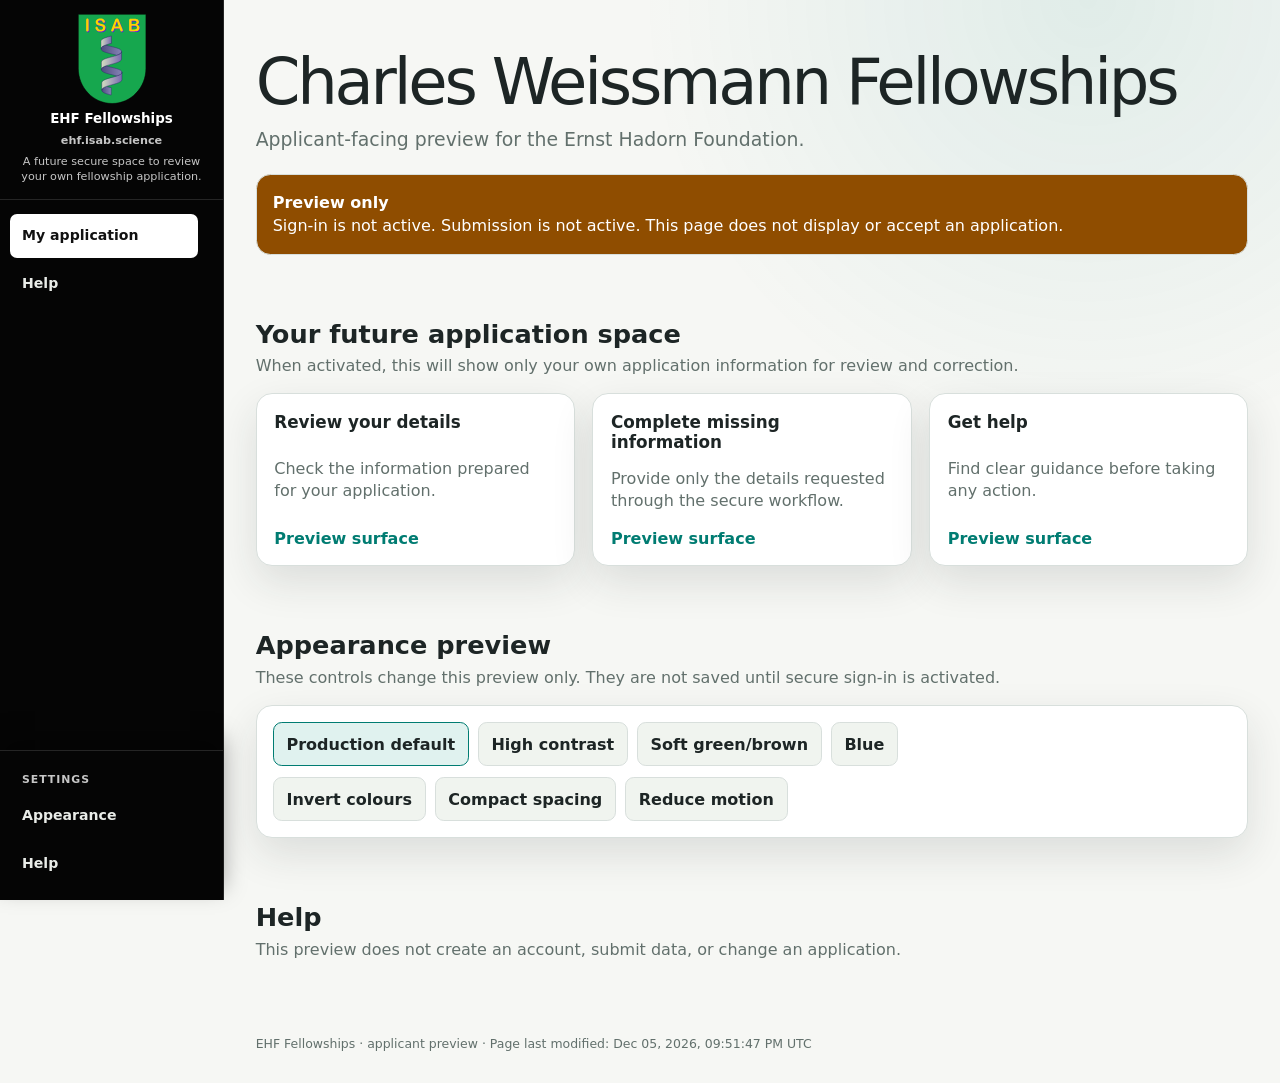
==== public/applicant/index.html @ 48a0106d "feat: adopt the shared ISAB application shell" ====
<!doctype html>
<html lang="en">
  <head>
    <meta charset="utf-8">
    <meta name="viewport" content="width=device-width, initial-scale=1">
    <title>EHF Fellowships — applicant preview</title>
    <link rel="stylesheet" href="../assets/site.css">
  </head>
  <body data-shell>
    <a class="skip-link" href="#main-content">Skip to main content</a>
    <button class="app-nav-toggle" type="button" aria-controls="application-navigation" aria-expanded="false" aria-label="Open application navigation"><span aria-hidden="true">☰</span> Menu</button>
    <div class="app-nav-backdrop" hidden></div>
    <aside class="app-nav" id="application-navigation" aria-label="Application navigation" data-open="false">
      <div class="app-nav-top">
        <a class="app-nav-home" href="./"><img src="../assets/isab-logo.svg" alt="ISAB"><span class="app-nav-title">EHF Fellowships</span></a>
        <span class="app-nav-domain">ehf.isab.science</span>
        <span class="app-nav-purpose">A future secure space to review your own fellowship application.</span>
      </div>
      <div class="app-nav-scroll">
        <nav class="app-nav-list" aria-label="Primary navigation"><a class="app-nav-link" href="#application" aria-current="page">My application</a><a class="app-nav-link" href="#help">Help</a></nav>
      </div>
      <nav class="app-nav-list app-nav-lower" aria-label="Settings and help navigation">
        <span class="app-nav-heading">Settings</span><a class="app-nav-link" href="#appearance">Appearance</a>
        <button class="app-nav-disclosure" type="button" data-disclosure aria-expanded="false" aria-controls="help-links">Help</button>
        <div class="app-nav-submenu" id="help-links" hidden><a class="app-nav-link" href="#application">Application help</a><a class="app-nav-link" href="#help">Contact help</a></div>
      </nav>
    </aside>
    <main class="site-main" id="main-content" tabindex="-1">
      <header class="site-hero" id="application"><h1>Charles Weissmann Fellowships</h1><p>Applicant-facing preview for the Ernst Hadorn Foundation.</p></header>
      <div class="preview-notice" role="status">Preview only<span>Sign-in is not active. Submission is not active. This page does not display or accept an application.</span></div>
      <section aria-labelledby="application-heading"><div class="section-heading"><h2 id="application-heading">Your future application space</h2><p>When activated, this will show only your own application information for review and correction.</p></div><div class="shell-grid"><a class="shell-card" href="#application"><strong>Review your details</strong><span>Check the information prepared for your application.</span><em>Preview surface</em></a><a class="shell-card" href="#help"><strong>Complete missing information</strong><span>Provide only the details requested through the secure workflow.</span><em>Preview surface</em></a><a class="shell-card" href="#help"><strong>Get help</strong><span>Find clear guidance before taking any action.</span><em>Preview surface</em></a></div></section>
      <section id="appearance" aria-labelledby="appearance-heading"><div class="section-heading"><h2 id="appearance-heading">Appearance preview</h2><p>These controls change this preview only. They are not saved until secure sign-in is activated.</p></div><div class="appearance-controls"><div class="appearance-control-row"><button type="button" data-skin-choice="default" aria-pressed="true">Production default</button><button type="button" data-skin-choice="high-contrast" aria-pressed="false">High contrast</button><button type="button" data-skin-choice="soft-earth" aria-pressed="false">Soft green/brown</button><button type="button" data-skin-choice="blue" aria-pressed="false">Blue</button></div><div class="appearance-control-row"><button type="button" data-appearance-flag="invert" aria-pressed="false">Invert colours</button><button type="button" data-appearance-flag="compact" aria-pressed="false">Compact spacing</button><button type="button" data-appearance-flag="reduceMotion" aria-pressed="false">Reduce motion</button></div></div></section>
      <section id="help" class="section-heading" aria-labelledby="help-heading"><h2 id="help-heading">Help</h2><p>This preview does not create an account, submit data, or change an application.</p></section>
    </main>
    <footer class="site-footer">EHF Fellowships · applicant preview · Page last modified: <time data-last-modified></time></footer>
    <script src="../assets/theme.js"></script>
    <script src="../assets/shell.js"></script>
  </body>
</html>
---- public/assets/site.css ----
:root {
  color-scheme: light;
  --background: #f6f7f4;
  --surface: #ffffff;
  --surface-soft: #f0f4ef;
  --text: #1d2525;
  --muted: #62706c;
  --line: #d8dfdc;
  --accent: #007c72;
  --accent-dark: #005f58;
  --accent-quiet: #e0f2ef;
  --warning: #8f4d00;
  --focus: #b3415f;
  --shadow: 0 16px 42px rgba(32, 41, 38, 0.12);
  --nav-background: #050505;
  --nav-border: #252525;
  --nav-text: #e9ece8;
  --nav-muted: #c6c6c6;
  --nav-hover: #1c1c1c;
  --nav-width: 224px;
  font-family: Aptos, "Segoe UI", system-ui, sans-serif;
  background: var(--background);
  color: var(--text);
}

:root[data-skin="high-contrast"] { --background: #fff; --surface: #fff; --surface-soft: #f3f4f6; --text: #050505; --muted: #1f2937; --line: #111827; --accent: #005fcc; --accent-dark: #003f8f; --accent-quiet: #dbeafe; --warning: #9a3412; --focus: #d0006f; --shadow: 0 18px 48px rgba(0,0,0,.24); --nav-background: #000; --nav-border: #fff; --nav-text: #fff; --nav-muted: #f3f4f6; --nav-hover: #1f2937; }
:root[data-skin="soft-earth"] { --background: #f3f6ef; --surface: #fffffb; --surface-soft: #e8efe2; --text: #243025; --muted: #65705c; --line: #d4dccb; --accent: #5d7d47; --accent-dark: #3e5f33; --accent-quiet: #dcebd5; --warning: #9a5a23; --focus: #8b4a5f; --shadow: 0 16px 42px rgba(48,57,40,.14); --nav-background: #26301f; --nav-border: #46513d; --nav-text: #edf4e9; --nav-muted: #cdd9c3; --nav-hover: #37452e; }
:root[data-skin="blue"] { --background: #f4f8fb; --surface: #fff; --surface-soft: #e8f1f8; --text: #172434; --muted: #5b6b7b; --line: #ccd8e3; --accent: #226fb5; --accent-dark: #164f86; --accent-quiet: #dcecfb; --warning: #955100; --focus: #8d4a7a; --shadow: 0 16px 42px rgba(20,48,76,.13); --nav-background: #0c2540; --nav-border: #1e4365; --nav-text: #ebf5ff; --nav-muted: #c9dff2; --nav-hover: #173b60; }
:root[data-density="compact"] { --page-padding: .9rem; --card-padding: .85rem; }
:root[data-invert="true"] { filter: invert(1); }
:root[data-motion="reduced"] *, :root[data-motion="reduced"] *::before, :root[data-motion="reduced"] *::after { animation-duration: .001ms !important; scroll-behavior: auto !important; transition-duration: .001ms !important; }

* { box-sizing: border-box; }
html, body { min-width: 0; min-height: 100%; }
body { margin: 0; padding-left: var(--nav-width); overflow-x: hidden; background: radial-gradient(circle at 85% 0%, color-mix(in srgb, var(--accent) 9%, transparent), transparent 28rem), var(--background); color: var(--text); }
a { color: var(--accent-dark); }
a:focus-visible, button:focus-visible { outline: 3px solid color-mix(in srgb, var(--focus) 58%, transparent); outline-offset: 3px; }
button, a { -webkit-tap-highlight-color: transparent; }
[hidden] { display: none !important; }

.skip-link { position: fixed; z-index: 200; top: 8px; left: 8px; padding: 10px 14px; border-radius: 7px; background: #fff; color: #111; font-weight: 800; transform: translateY(-160%); }
.skip-link:focus { transform: translateY(0); }
.app-nav-toggle { display: none; }
.app-nav { position: fixed; inset: 0 auto 0 0; z-index: 90; display: flex; width: var(--nav-width); min-width: 0; flex-direction: column; border-right: 1px solid var(--nav-border); background: var(--nav-background); color: var(--nav-text); }
.app-nav-top { display: grid; justify-items: center; gap: 6px; padding: 14px 18px; border-bottom: 1px solid var(--nav-border); text-align: center; }
.app-nav-home { display: grid; justify-items: center; gap: 7px; color: #fff; text-decoration: none; }
.app-nav-home img { width: 68px; height: auto; }
.app-nav-title { max-width: 170px; font-size: .84rem; font-weight: 800; line-height: 1.2; }
.app-nav-domain, .app-nav-purpose { color: var(--nav-muted); font-size: .7rem; line-height: 1.35; overflow-wrap: anywhere; }
.app-nav-domain { font-weight: 700; }
.app-nav-scroll { min-height: 0; flex: 1 1 auto; overflow-y: auto; scrollbar-gutter: stable; }
.app-nav-list { display: grid; gap: 4px; padding: 14px 10px; }
.app-nav-lower { max-height: min(52vh, 330px); overflow-y: auto; border-top: 1px solid var(--nav-border); background: var(--nav-background); box-shadow: 0 -12px 22px rgba(0,0,0,.35); }
.app-nav-heading { padding: 8px 12px 4px; color: var(--nav-muted); font-size: .68rem; font-weight: 900; letter-spacing: .09em; text-transform: uppercase; }
.app-nav-link, .app-nav-disclosure { display: flex; width: 100%; min-width: 0; min-height: 44px; align-items: center; border: 0; border-radius: 7px; padding: 8px 12px; background: transparent; color: var(--nav-text); cursor: pointer; font: inherit; font-size: .88rem; font-weight: 700; line-height: 1.25; overflow-wrap: anywhere; text-align: left; text-decoration: none; }
.app-nav-link:hover, .app-nav-disclosure:hover { background: var(--nav-hover); color: #fff; }
.app-nav-link[aria-current="page"] { background: #fff; color: #111; }
.app-nav-submenu { display: grid; gap: 3px; padding-left: 12px; }
.app-nav-submenu .app-nav-link { color: var(--nav-muted); font-size: .78rem; }
.app-nav-authorizations { display: grid; gap: 6px; min-width: 0; margin: 8px 4px 0; padding: 12px 8px 0; border-top: 1px solid var(--nav-border); color: var(--nav-muted); font-size: .68rem; }
.app-nav-authorization-pills { display: flex; flex-wrap: wrap; gap: 5px; min-width: 0; }
.app-nav-authorization-pill { display: inline-flex; max-width: 100%; align-items: center; border-radius: 6px; padding: 3px 7px; font-size: 11px; font-weight: 700; line-height: 1.2; overflow-wrap: anywhere; }
.canonical-group-administrators { background: #fce7f3; color: #9d174d; }
.canonical-group-trustees { background: #dbeafe; color: #1e40af; }

.site-main { width: 94%; margin-inline: 3%; padding-block: clamp(1.5rem, 4vw, 4rem); }
.site-hero { display: grid; gap: .7rem; max-width: 76rem; }
.site-hero h1 { margin: 0; font-size: clamp(2.2rem, 5vw, 4.5rem); font-weight: 500; letter-spacing: -.05em; line-height: .98; }
.site-hero p { max-width: 60rem; margin: 0; color: var(--muted); font-size: clamp(1rem, 1.6vw, 1.18rem); line-height: 1.5; }
.preview-notice { margin-top: 1.3rem; border: 1px solid var(--line); border-radius: .9rem; padding: 1rem; background: var(--warning); color: #fff; font-weight: 700; line-height: 1.45; }
.preview-notice span { display: block; font-weight: 500; }
.section-heading { margin-top: clamp(2rem, 5vw, 4rem); }
.section-heading h2 { margin: 0 0 .35rem; font-size: clamp(1.3rem, 2vw, 1.85rem); }
.section-heading p { margin: 0; color: var(--muted); line-height: 1.45; }
.shell-grid { display: grid; min-width: 0; grid-template-columns: repeat(3, minmax(0, 1fr)); gap: clamp(.7rem, 1.5vw, 1.1rem); margin-top: 1rem; }
.shell-card { display: grid; min-width: 0; min-height: 150px; align-content: space-between; gap: 1rem; border: 1px solid var(--line); border-radius: 1rem; padding: var(--card-padding, 1.1rem); background: var(--surface); box-shadow: var(--shadow); color: var(--text); text-decoration: none; }
.shell-card:hover { border-color: var(--accent); }
.shell-card strong { font-size: 1.05rem; }
.shell-card span { color: var(--muted); line-height: 1.4; overflow-wrap: anywhere; }
.shell-card em { color: var(--accent); font-style: normal; font-weight: 800; }
.appearance-controls { display: grid; gap: .7rem; margin-top: 1rem; border: 1px solid var(--line); border-radius: 1rem; padding: 1rem; background: var(--surface); box-shadow: var(--shadow); }
.appearance-control-row { display: flex; flex-wrap: wrap; gap: .55rem; }
.appearance-control-row button { min-height: 44px; border: 1px solid var(--line); border-radius: .55rem; padding: .55rem .8rem; background: var(--surface-soft); color: var(--text); cursor: pointer; font: inherit; font-weight: 700; }
.appearance-control-row button[aria-pressed="true"] { border-color: var(--accent); background: var(--accent-quiet); }
.site-footer { width: 94%; margin: 0 3%; padding: 1.5rem 0 2rem; color: var(--muted); font-size: .78rem; }
.app-nav-backdrop { display: none; }

@media (max-width: 1024px) { .shell-grid { grid-template-columns: repeat(2, minmax(0, 1fr)); } }
@media (max-width: 720px) {
  body { padding-left: 0; }
  .app-nav-toggle { position: fixed; z-index: 100; top: 10px; left: 10px; display: inline-flex; min-height: 44px; align-items: center; gap: .45rem; border: 1px solid var(--line); border-radius: .6rem; padding: .55rem .8rem; background: var(--surface); color: var(--text); font: inherit; font-weight: 800; }
  .app-nav { width: min(86vw, 320px); transform: translateX(-105%); transition: transform .18s ease; }
  .app-nav[data-open="true"] { transform: translateX(0); }
  .app-nav-backdrop { position: fixed; z-index: 80; inset: 0; display: block; background: rgba(0,0,0,.45); }
  .site-main { width: 94%; margin-inline: 3%; padding-top: 5rem; }
  .site-footer { width: 94%; margin: 0 3%; }
  .shell-grid { grid-template-columns: minmax(0, 1fr); }
}
@media (prefers-reduced-motion: reduce) { *, *::before, *::after { scroll-behavior: auto !important; transition-duration: .001ms !important; animation-duration: .001ms !important; } }
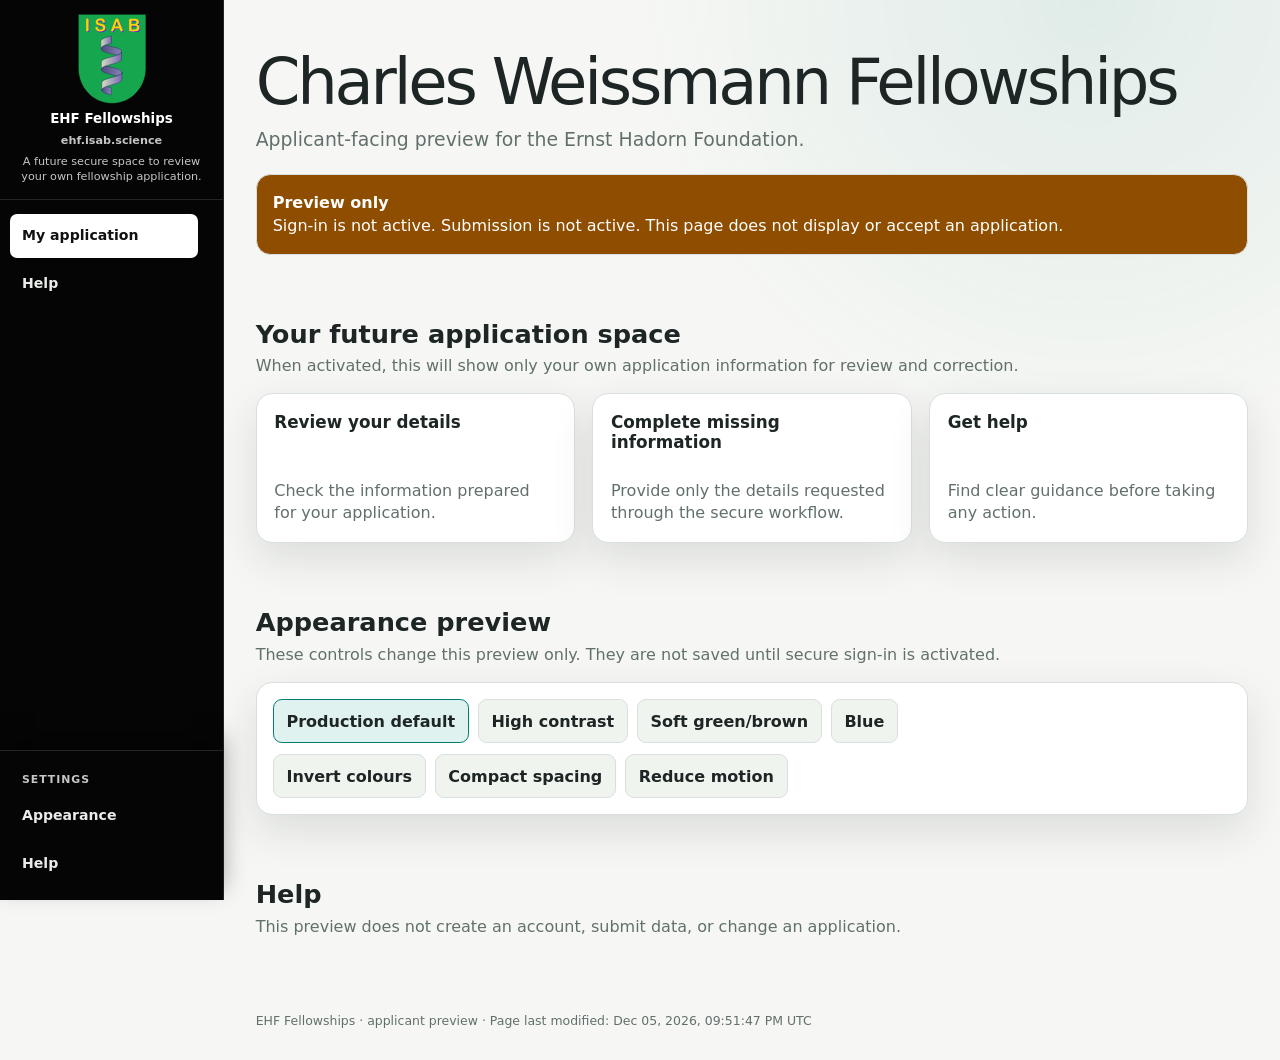
==== commit 21f83d68: "fix: rename EHF authorization groups" ====
--- a/public/applicant/index.html
+++ b/public/applicant/index.html
@@ -28,7 +28,7 @@
     <main class="site-main" id="main-content" tabindex="-1">
       <header class="site-hero" id="application"><h1>Charles Weissmann Fellowships</h1><p>Applicant-facing preview for the Ernst Hadorn Foundation.</p></header>
       <div class="preview-notice" role="status">Preview only<span>Sign-in is not active. Submission is not active. This page does not display or accept an application.</span></div>
-      <section aria-labelledby="application-heading"><div class="section-heading"><h2 id="application-heading">Your future application space</h2><p>When activated, this will show only your own application information for review and correction.</p></div><div class="shell-grid"><a class="shell-card" href="#application"><strong>Review your details</strong><span>Check the information prepared for your application.</span><em>Preview surface</em></a><a class="shell-card" href="#help"><strong>Complete missing information</strong><span>Provide only the details requested through the secure workflow.</span><em>Preview surface</em></a><a class="shell-card" href="#help"><strong>Get help</strong><span>Find clear guidance before taking any action.</span><em>Preview surface</em></a></div></section>
+      <section aria-labelledby="application-heading"><div class="section-heading"><h2 id="application-heading">Your future application space</h2><p>When activated, this will show only your own application information for review and correction.</p></div><div class="shell-grid"><a class="shell-card" href="#application"><strong>Review your details</strong><span>Check the information prepared for your application.</span></a><a class="shell-card" href="#help"><strong>Complete missing information</strong><span>Provide only the details requested through the secure workflow.</span></a><a class="shell-card" href="#help"><strong>Get help</strong><span>Find clear guidance before taking any action.</span></a></div></section>
       <section id="appearance" aria-labelledby="appearance-heading"><div class="section-heading"><h2 id="appearance-heading">Appearance preview</h2><p>These controls change this preview only. They are not saved until secure sign-in is activated.</p></div><div class="appearance-controls"><div class="appearance-control-row"><button type="button" data-skin-choice="default" aria-pressed="true">Production default</button><button type="button" data-skin-choice="high-contrast" aria-pressed="false">High contrast</button><button type="button" data-skin-choice="soft-earth" aria-pressed="false">Soft green/brown</button><button type="button" data-skin-choice="blue" aria-pressed="false">Blue</button></div><div class="appearance-control-row"><button type="button" data-appearance-flag="invert" aria-pressed="false">Invert colours</button><button type="button" data-appearance-flag="compact" aria-pressed="false">Compact spacing</button><button type="button" data-appearance-flag="reduceMotion" aria-pressed="false">Reduce motion</button></div></div></section>
       <section id="help" class="section-heading" aria-labelledby="help-heading"><h2 id="help-heading">Help</h2><p>This preview does not create an account, submit data, or change an application.</p></section>
     </main>
--- a/public/assets/site.css
+++ b/public/assets/site.css
@@ -60,8 +60,8 @@
 .app-nav-authorizations { display: grid; gap: 6px; min-width: 0; margin: 8px 4px 0; padding: 12px 8px 0; border-top: 1px solid var(--nav-border); color: var(--nav-muted); font-size: .68rem; }
 .app-nav-authorization-pills { display: flex; flex-wrap: wrap; gap: 5px; min-width: 0; }
 .app-nav-authorization-pill { display: inline-flex; max-width: 100%; align-items: center; border-radius: 6px; padding: 3px 7px; font-size: 11px; font-weight: 700; line-height: 1.2; overflow-wrap: anywhere; }
-.canonical-group-administrators { background: #fce7f3; color: #9d174d; }
-.canonical-group-trustees { background: #dbeafe; color: #1e40af; }
+.group-pill-1 { background: #fce7f3; color: #9d174d; }
+.group-pill-2 { background: #dbeafe; color: #1e40af; }
 
 .site-main { width: 94%; margin-inline: 3%; padding-block: clamp(1.5rem, 4vw, 4rem); }
 .site-hero { display: grid; gap: .7rem; max-width: 76rem; }
@@ -78,6 +78,23 @@
 .shell-card strong { font-size: 1.05rem; }
 .shell-card span { color: var(--muted); line-height: 1.4; overflow-wrap: anywhere; }
 .shell-card em { color: var(--accent); font-style: normal; font-weight: 800; }
+.application-register { display: grid; width: 100%; min-width: 0; gap: .65rem; margin-top: 1rem; }
+.application-row { display: grid; width: 100%; min-width: 0; grid-template-columns: repeat(6, minmax(0, 1fr)); gap: .7rem; align-items: start; border: 1px solid var(--line); border-radius: 1rem; padding: 1rem; background: var(--surface); box-shadow: 0 6px 20px rgba(32,41,38,.07); color: var(--text); text-decoration: none; }
+.application-row:hover { border-color: var(--accent); box-shadow: var(--shadow); }
+.application-name, .application-field { display: grid; min-width: 0; gap: .18rem; overflow-wrap: anywhere; }
+.application-name { grid-column: span 2; }
+.application-name small, .application-field small { color: var(--muted); font-size: .68rem; font-weight: 800; letter-spacing: .035em; text-transform: uppercase; }
+.application-name strong { font-size: 1rem; line-height: 1.25; }
+.application-name em { color: var(--accent-dark); font-size: .72rem; font-style: normal; font-weight: 700; }
+.application-field > span { font-size: .86rem; line-height: 1.35; }
+.application-empty, .report-empty { margin-top: 1rem; border: 1px dashed var(--line); border-radius: 1rem; padding: 1.2rem; background: var(--surface); color: var(--muted); }
+.report-grid { display: grid; min-width: 0; grid-template-columns: repeat(2, minmax(0, 1fr)); gap: 1rem; margin-top: 1rem; }
+.report-card { min-width: 0; border: 1px solid var(--line); border-radius: 1rem; padding: 1rem; background: var(--surface); box-shadow: var(--shadow); }
+.report-card h3 { margin: 0 0 .7rem; font-size: 1rem; }
+.report-card svg { display: block; width: 100%; height: auto; overflow: visible; }
+.report-card circle { fill: var(--accent); fill-opacity: .75; stroke: var(--surface); stroke-width: 2; }
+.report-card .plot-axis { fill: none; stroke: var(--text); stroke-width: 1.2; }
+.report-card text { fill: var(--muted); font: 14px Aptos, "Segoe UI", system-ui, sans-serif; text-anchor: middle; }
 .appearance-controls { display: grid; gap: .7rem; margin-top: 1rem; border: 1px solid var(--line); border-radius: 1rem; padding: 1rem; background: var(--surface); box-shadow: var(--shadow); }
 .appearance-control-row { display: flex; flex-wrap: wrap; gap: .55rem; }
 .appearance-control-row button { min-height: 44px; border: 1px solid var(--line); border-radius: .55rem; padding: .55rem .8rem; background: var(--surface-soft); color: var(--text); cursor: pointer; font: inherit; font-weight: 700; }
@@ -86,6 +103,8 @@
 .app-nav-backdrop { display: none; }
 
 @media (max-width: 1024px) { .shell-grid { grid-template-columns: repeat(2, minmax(0, 1fr)); } }
+@media (max-width: 1500px) { .application-row { grid-template-columns: repeat(4, minmax(0, 1fr)); } .application-name { grid-column: span 2; } }
+@media (max-width: 980px) { .application-row { grid-template-columns: repeat(2, minmax(0, 1fr)); } .application-name { grid-column: 1 / -1; } .report-grid { grid-template-columns: minmax(0, 1fr); } }
 @media (max-width: 720px) {
   body { padding-left: 0; }
   .app-nav-toggle { position: fixed; z-index: 100; top: 10px; left: 10px; display: inline-flex; min-height: 44px; align-items: center; gap: .45rem; border: 1px solid var(--line); border-radius: .6rem; padding: .55rem .8rem; background: var(--surface); color: var(--text); font: inherit; font-weight: 800; }
@@ -95,5 +114,9 @@
   .site-main { width: 94%; margin-inline: 3%; padding-top: 5rem; }
   .site-footer { width: 94%; margin: 0 3%; }
   .shell-grid { grid-template-columns: minmax(0, 1fr); }
+  .application-row { grid-template-columns: minmax(0, 1fr); padding: .9rem; }
+  .application-name, .application-field { grid-column: 1; grid-template-columns: minmax(7rem, .9fr) minmax(0, 1.5fr); align-items: baseline; }
+  .application-name strong { font-size: .95rem; }
+  .application-name em { grid-column: 2; }
 }
 @media (prefers-reduced-motion: reduce) { *, *::before, *::after { scroll-behavior: auto !important; transition-duration: .001ms !important; animation-duration: .001ms !important; } }
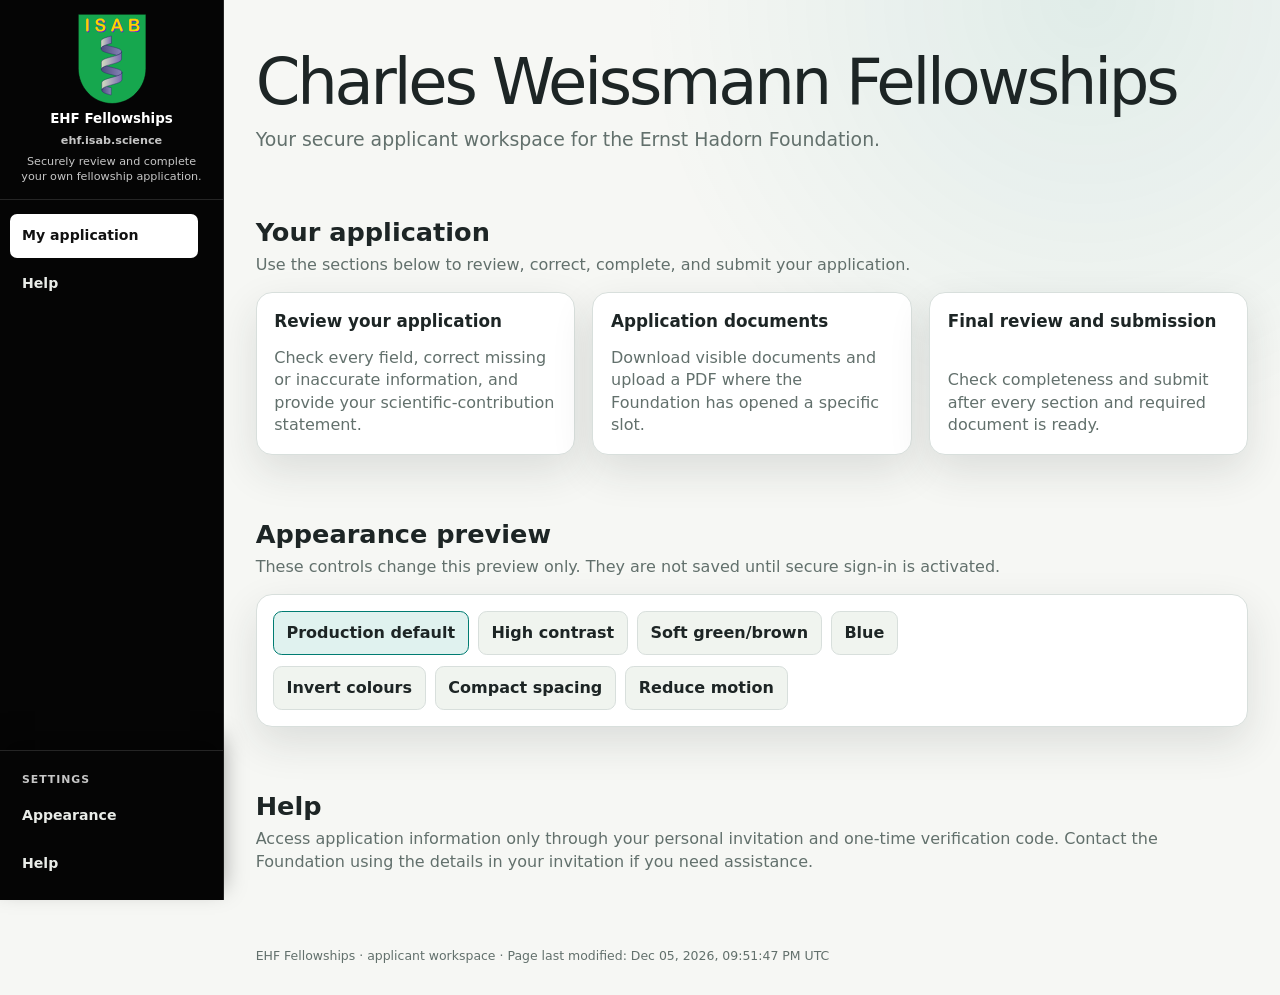
==== commit 423f9504: "feat: complete the EHF applicant review workflow" ====
--- a/public/applicant/index.html
+++ b/public/applicant/index.html
@@ -14,7 +14,7 @@
       <div class="app-nav-top">
         <a class="app-nav-home" href="./"><img src="../assets/isab-logo.svg" alt="ISAB"><span class="app-nav-title">EHF Fellowships</span></a>
         <span class="app-nav-domain">ehf.isab.science</span>
-        <span class="app-nav-purpose">A future secure space to review your own fellowship application.</span>
+        <span class="app-nav-purpose">Securely review and complete your own fellowship application.</span>
       </div>
       <div class="app-nav-scroll">
         <nav class="app-nav-list" aria-label="Primary navigation"><a class="app-nav-link" href="#application" aria-current="page">My application</a><a class="app-nav-link" href="#help">Help</a></nav>
@@ -26,13 +26,12 @@
       </nav>
     </aside>
     <main class="site-main" id="main-content" tabindex="-1">
-      <header class="site-hero" id="application"><h1>Charles Weissmann Fellowships</h1><p>Applicant-facing preview for the Ernst Hadorn Foundation.</p></header>
-      <div class="preview-notice" role="status">Preview only<span>Sign-in is not active. Submission is not active. This page does not display or accept an application.</span></div>
-      <section aria-labelledby="application-heading"><div class="section-heading"><h2 id="application-heading">Your future application space</h2><p>When activated, this will show only your own application information for review and correction.</p></div><div class="shell-grid"><a class="shell-card" href="#application"><strong>Review your details</strong><span>Check the information prepared for your application.</span></a><a class="shell-card" href="#help"><strong>Complete missing information</strong><span>Provide only the details requested through the secure workflow.</span></a><a class="shell-card" href="#help"><strong>Get help</strong><span>Find clear guidance before taking any action.</span></a></div></section>
+      <header class="site-hero" id="application"><h1>Charles Weissmann Fellowships</h1><p>Your secure applicant workspace for the Ernst Hadorn Foundation.</p></header>
+      <section aria-labelledby="application-heading"><div class="section-heading"><h2 id="application-heading">Your application</h2><p>Use the sections below to review, correct, complete, and submit your application.</p></div><div class="shell-grid"><a class="shell-card" href="/applicant/review"><strong>Review your application</strong><span>Check every field, correct missing or inaccurate information, and provide your scientific-contribution statement.</span></a><a class="shell-card" href="/applicant/documents"><strong>Application documents</strong><span>Download visible documents and upload a PDF where the Foundation has opened a specific slot.</span></a><a class="shell-card" href="/applicant/final-review"><strong>Final review and submission</strong><span>Check completeness and submit after every section and required document is ready.</span></a></div></section>
       <section id="appearance" aria-labelledby="appearance-heading"><div class="section-heading"><h2 id="appearance-heading">Appearance preview</h2><p>These controls change this preview only. They are not saved until secure sign-in is activated.</p></div><div class="appearance-controls"><div class="appearance-control-row"><button type="button" data-skin-choice="default" aria-pressed="true">Production default</button><button type="button" data-skin-choice="high-contrast" aria-pressed="false">High contrast</button><button type="button" data-skin-choice="soft-earth" aria-pressed="false">Soft green/brown</button><button type="button" data-skin-choice="blue" aria-pressed="false">Blue</button></div><div class="appearance-control-row"><button type="button" data-appearance-flag="invert" aria-pressed="false">Invert colours</button><button type="button" data-appearance-flag="compact" aria-pressed="false">Compact spacing</button><button type="button" data-appearance-flag="reduceMotion" aria-pressed="false">Reduce motion</button></div></div></section>
-      <section id="help" class="section-heading" aria-labelledby="help-heading"><h2 id="help-heading">Help</h2><p>This preview does not create an account, submit data, or change an application.</p></section>
+      <section id="help" class="section-heading" aria-labelledby="help-heading"><h2 id="help-heading">Help</h2><p>Access application information only through your personal invitation and one-time verification code. Contact the Foundation using the details in your invitation if you need assistance.</p></section>
     </main>
-    <footer class="site-footer">EHF Fellowships · applicant preview · Page last modified: <time data-last-modified></time></footer>
+    <footer class="site-footer">EHF Fellowships · applicant workspace · Page last modified: <time data-last-modified></time></footer>
     <script src="../assets/theme.js"></script>
     <script src="../assets/shell.js"></script>
   </body>
--- a/public/assets/site.css
+++ b/public/assets/site.css
@@ -10,6 +10,7 @@
   --accent-dark: #005f58;
   --accent-quiet: #e0f2ef;
   --warning: #8f4d00;
+  --missing: #b42318;
   --focus: #b3415f;
   --shadow: 0 16px 42px rgba(32, 41, 38, 0.12);
   --nav-background: #050505;
@@ -78,23 +79,51 @@
 .shell-card strong { font-size: 1.05rem; }
 .shell-card span { color: var(--muted); line-height: 1.4; overflow-wrap: anywhere; }
 .shell-card em { color: var(--accent); font-style: normal; font-weight: 800; }
-.application-register { display: grid; width: 100%; min-width: 0; gap: .65rem; margin-top: 1rem; }
-.application-row { display: grid; width: 100%; min-width: 0; grid-template-columns: repeat(6, minmax(0, 1fr)); gap: .7rem; align-items: start; border: 1px solid var(--line); border-radius: 1rem; padding: 1rem; background: var(--surface); box-shadow: 0 6px 20px rgba(32,41,38,.07); color: var(--text); text-decoration: none; }
-.application-row:hover { border-color: var(--accent); box-shadow: var(--shadow); }
-.application-name, .application-field { display: grid; min-width: 0; gap: .18rem; overflow-wrap: anywhere; }
-.application-name { grid-column: span 2; }
-.application-name small, .application-field small { color: var(--muted); font-size: .68rem; font-weight: 800; letter-spacing: .035em; text-transform: uppercase; }
-.application-name strong { font-size: 1rem; line-height: 1.25; }
-.application-name em { color: var(--accent-dark); font-size: .72rem; font-style: normal; font-weight: 700; }
-.application-field > span { font-size: .86rem; line-height: 1.35; }
 .application-empty, .report-empty { margin-top: 1rem; border: 1px dashed var(--line); border-radius: 1rem; padding: 1.2rem; background: var(--surface); color: var(--muted); }
 .report-grid { display: grid; min-width: 0; grid-template-columns: repeat(2, minmax(0, 1fr)); gap: 1rem; margin-top: 1rem; }
 .report-card { min-width: 0; border: 1px solid var(--line); border-radius: 1rem; padding: 1rem; background: var(--surface); box-shadow: var(--shadow); }
 .report-card h3 { margin: 0 0 .7rem; font-size: 1rem; }
 .report-card svg { display: block; width: 100%; height: auto; overflow: visible; }
-.report-card circle { fill: var(--accent); fill-opacity: .75; stroke: var(--surface); stroke-width: 2; }
+.report-card circle { fill-opacity: .86; stroke: var(--text); stroke-width: 2; }
+.report-card .plot-point:focus { outline: none; stroke: var(--focus); stroke-width: 4; }
 .report-card .plot-axis { fill: none; stroke: var(--text); stroke-width: 1.2; }
 .report-card text { fill: var(--muted); font: 14px Aptos, "Segoe UI", system-ui, sans-serif; text-anchor: middle; }
+.report-card .plot-callout-halo { fill: none; stroke: var(--text); stroke-width: 4; }
+.report-card .plot-callout-line { fill: none; stroke-width: 1.5; }
+.report-card .plot-callout-label { fill: var(--text); stroke: var(--surface); stroke-width: 3px; paint-order: stroke; font-size: 14px; font-weight: 800; }
+.report-card .plot-callout-label[data-side="left"] { text-anchor: end; }
+.report-card .plot-callout-label[data-side="right"] { text-anchor: start; }
+.report-actions { display: flex; flex-wrap: wrap; align-items: end; justify-content: space-between; gap: .8rem; margin-top: 1rem; }
+.report-filter { display: grid; flex: 1 1 20rem; max-width: 24rem; gap: .3rem; font-weight: 800; }
+.report-filter select { width: 100%; min-height: 44px; border: 1px solid var(--line); border-radius: .65rem; padding: .55rem .7rem; background: var(--surface); color: var(--text); font: inherit; }
+.report-download { display: inline-flex; min-height: 44px; align-items: center; border-radius: .75rem; padding: .7rem 1rem; background: var(--accent-dark); color: #fff; font-weight: 800; text-decoration: none; }
+.report-download:hover, .report-download:focus-visible { filter: brightness(.92); }
+.report-table { width: 100%; min-width: 0; margin-top: 1rem; border: 1px solid var(--line); border-radius: 1rem; overflow: hidden; background: var(--surface); box-shadow: var(--shadow); }
+.report-header, .report-data-row { display: grid; min-width: 0; grid-template-columns: minmax(0, 1.4fr) repeat(12, minmax(0, 1fr)); }
+.report-header { background: var(--nav-background); color: var(--nav-text); font-size: .74rem; font-weight: 800; }
+.report-header > span, .report-data-row > span { min-width: 0; padding: .65rem .45rem; overflow-wrap: anywhere; }
+.report-header > span { display: flex; flex-wrap: wrap; align-items: flex-start; gap: .3rem; }
+.report-column-label { min-width: 0; flex: 1 1 2.5rem; overflow-wrap: anywhere; }
+.report-sort-buttons { display: inline-flex; flex: 0 0 auto; gap: .15rem; }
+.report-sort-button { display: inline-grid; width: 26px; height: 26px; place-items: center; border: 1px solid currentColor; border-radius: .3rem; padding: 0; background: transparent; color: var(--nav-text); cursor: pointer; font: inherit; line-height: 1; }
+.report-sort-button[aria-pressed="true"] { border-color: var(--accent); background: var(--accent); color: #fff; }
+.report-data-row { border-top: 1px solid var(--line); font-size: .8rem; cursor: pointer; }
+.report-data-row:hover { background: var(--accent-quiet); }
+.report-data-row:focus-visible { position: relative; outline: 3px solid var(--focus); outline-offset: -3px; }
+.report-data-row > span::before { display: none; content: attr(data-label); color: var(--muted); font-size: .72rem; font-weight: 800; }
+.report-interaction-hint { font-weight: 700; }
+.report-filter-empty { margin-top: .75rem; border: 1px dashed var(--line); border-radius: .8rem; padding: .8rem; background: var(--surface); color: var(--muted); }
+.missing-value { color: var(--missing); font-weight: 800; }
+.report-details-modal { width: min(52rem, 94vw); max-height: 90vh; border: 1px solid var(--line); border-radius: 1rem; padding: 0; background: var(--surface); color: var(--text); box-shadow: var(--shadow); }
+.report-details-modal::backdrop { background: rgba(0, 0, 0, .55); }
+.report-details-panel { padding: 1.1rem; }
+.report-details-header { display: flex; min-width: 0; align-items: center; justify-content: space-between; gap: 1rem; }
+.report-details-header h3 { margin: 0; overflow-wrap: anywhere; }
+.report-details-close { display: inline-grid; flex: 0 0 44px; width: 44px; height: 44px; place-items: center; border: 1px solid var(--line); border-radius: 50%; background: var(--surface-soft); color: var(--text); cursor: pointer; font: 800 1.35rem/1 Aptos, "Segoe UI", system-ui, sans-serif; }
+.report-details-list { display: grid; grid-template-columns: repeat(2, minmax(0, 1fr)); gap: .7rem; margin: 1rem 0 0; }
+.report-details-item { display: grid; min-width: 0; gap: .2rem; border: 1px solid var(--line); border-radius: .7rem; padding: .7rem; overflow-wrap: anywhere; }
+.report-details-item dt { color: var(--muted); font-size: .72rem; font-weight: 800; text-transform: uppercase; }
+.report-details-item dd { margin: 0; }
 .appearance-controls { display: grid; gap: .7rem; margin-top: 1rem; border: 1px solid var(--line); border-radius: 1rem; padding: 1rem; background: var(--surface); box-shadow: var(--shadow); }
 .appearance-control-row { display: flex; flex-wrap: wrap; gap: .55rem; }
 .appearance-control-row button { min-height: 44px; border: 1px solid var(--line); border-radius: .55rem; padding: .55rem .8rem; background: var(--surface-soft); color: var(--text); cursor: pointer; font: inherit; font-weight: 700; }
@@ -103,8 +132,8 @@
 .app-nav-backdrop { display: none; }
 
 @media (max-width: 1024px) { .shell-grid { grid-template-columns: repeat(2, minmax(0, 1fr)); } }
-@media (max-width: 1500px) { .application-row { grid-template-columns: repeat(4, minmax(0, 1fr)); } .application-name { grid-column: span 2; } }
-@media (max-width: 980px) { .application-row { grid-template-columns: repeat(2, minmax(0, 1fr)); } .application-name { grid-column: 1 / -1; } .report-grid { grid-template-columns: minmax(0, 1fr); } }
+@media (max-width: 1300px) { .report-header { grid-template-columns: repeat(4, minmax(0, 1fr)); gap: .45rem; padding: .5rem; background: var(--surface); color: var(--text); } .report-header > span { align-items: center; border: 1px solid var(--line); border-radius: .5rem; background: var(--surface-soft); } .report-sort-button { width: 32px; height: 32px; color: var(--text); } .report-data-row { grid-template-columns: repeat(4, minmax(0, 1fr)); } .report-data-row > span { display: grid; gap: .15rem; } .report-data-row > span::before { display: block; } }
+@media (max-width: 980px) { .report-grid { grid-template-columns: minmax(0, 1fr); } }
 @media (max-width: 720px) {
   body { padding-left: 0; }
   .app-nav-toggle { position: fixed; z-index: 100; top: 10px; left: 10px; display: inline-flex; min-height: 44px; align-items: center; gap: .45rem; border: 1px solid var(--line); border-radius: .6rem; padding: .55rem .8rem; background: var(--surface); color: var(--text); font: inherit; font-weight: 800; }
@@ -114,9 +143,36 @@
   .site-main { width: 94%; margin-inline: 3%; padding-top: 5rem; }
   .site-footer { width: 94%; margin: 0 3%; }
   .shell-grid { grid-template-columns: minmax(0, 1fr); }
-  .application-row { grid-template-columns: minmax(0, 1fr); padding: .9rem; }
-  .application-name, .application-field { grid-column: 1; grid-template-columns: minmax(7rem, .9fr) minmax(0, 1.5fr); align-items: baseline; }
-  .application-name strong { font-size: .95rem; }
-  .application-name em { grid-column: 2; }
+  .report-header { grid-template-columns: repeat(2, minmax(0, 1fr)); }
+  .report-details-list { grid-template-columns: minmax(0, 1fr); }
 }
+
+.applicant-auth-main, .applicant-review-main { width: 94%; margin-inline: 3%; }
+.applicant-auth-card, .application-progress, .review-section { width: 100%; min-width: 0; box-sizing: border-box; border: 1px solid var(--line); border-radius: 1rem; background: var(--surface); padding: clamp(1rem, 2vw, 1.5rem); box-shadow: var(--shadow); }
+.applicant-auth-card form, .review-form { display: grid; gap: 1rem; }
+.applicant-auth-card input, .review-field input, .review-field select, .review-field textarea { width: 100%; min-width: 0; box-sizing: border-box; border: 1px solid var(--line); border-radius: .55rem; background: var(--surface); color: var(--text); padding: .7rem; font: inherit; }
+.applicant-auth-card label, .review-field label { font-weight: 700; }
+.review-nav-link { width: 100%; border: 0; text-align: left; font: inherit; cursor: pointer; }
+.review-fields { display: grid; grid-template-columns: repeat(2, minmax(0, 1fr)); gap: 1rem; }
+.review-field { display: grid; min-width: 0; gap: .35rem; }
+.review-field-wide { grid-column: 1 / -1; }
+.field-help, .character-counter { color: var(--muted); font-size: .9rem; }
+.review-actions { display: flex; flex-wrap: wrap; gap: .8rem; align-items: center; }
+.primary-action, .secondary-action, .confirm-action { min-height: 44px; border: 1px solid var(--line); border-radius: .65rem; padding: .65rem 1rem; font: 700 1rem/1.2 Aptos, "Segoe UI", system-ui, sans-serif; cursor: pointer; }
+.primary-action { background: #1769aa; color: #fff; }
+.secondary-action { background: var(--surface-soft); color: var(--text); }
+.confirm-action { margin-inline-start: auto; background: #d98200; color: #111; }
+.form-status { min-height: 1.5rem; font-weight: 700; }
+.application-progress progress { width: 100%; min-height: 1rem; accent-color: #1769aa; }
+.document-slot-list { display: grid; grid-template-columns: repeat(auto-fit, minmax(min(100%, 20rem), 1fr)); gap: 1rem; width: 100%; min-width: 0; }
+.document-slot-card { min-width: 0; border: 1px solid var(--line); border-radius: 1rem; background: var(--surface); padding: 1rem; overflow-wrap: anywhere; }
+.document-upload-form { display: grid; min-width: 0; gap: .7rem; }
+.document-upload-form input { max-width: 100%; min-height: 44px; }
+
+@media (max-width: 720px) {
+  .review-fields { grid-template-columns: minmax(0, 1fr); }
+  .review-actions { align-items: stretch; flex-direction: column; }
+  .confirm-action { margin-inline-start: 0; margin-top: .5rem; }
+}
+@media (max-width: 520px) { .report-header { grid-template-columns: minmax(0, 1fr); } .report-data-row { grid-template-columns: repeat(2, minmax(0, 1fr)); } }
 @media (prefers-reduced-motion: reduce) { *, *::before, *::after { scroll-behavior: auto !important; transition-duration: .001ms !important; animation-duration: .001ms !important; } }
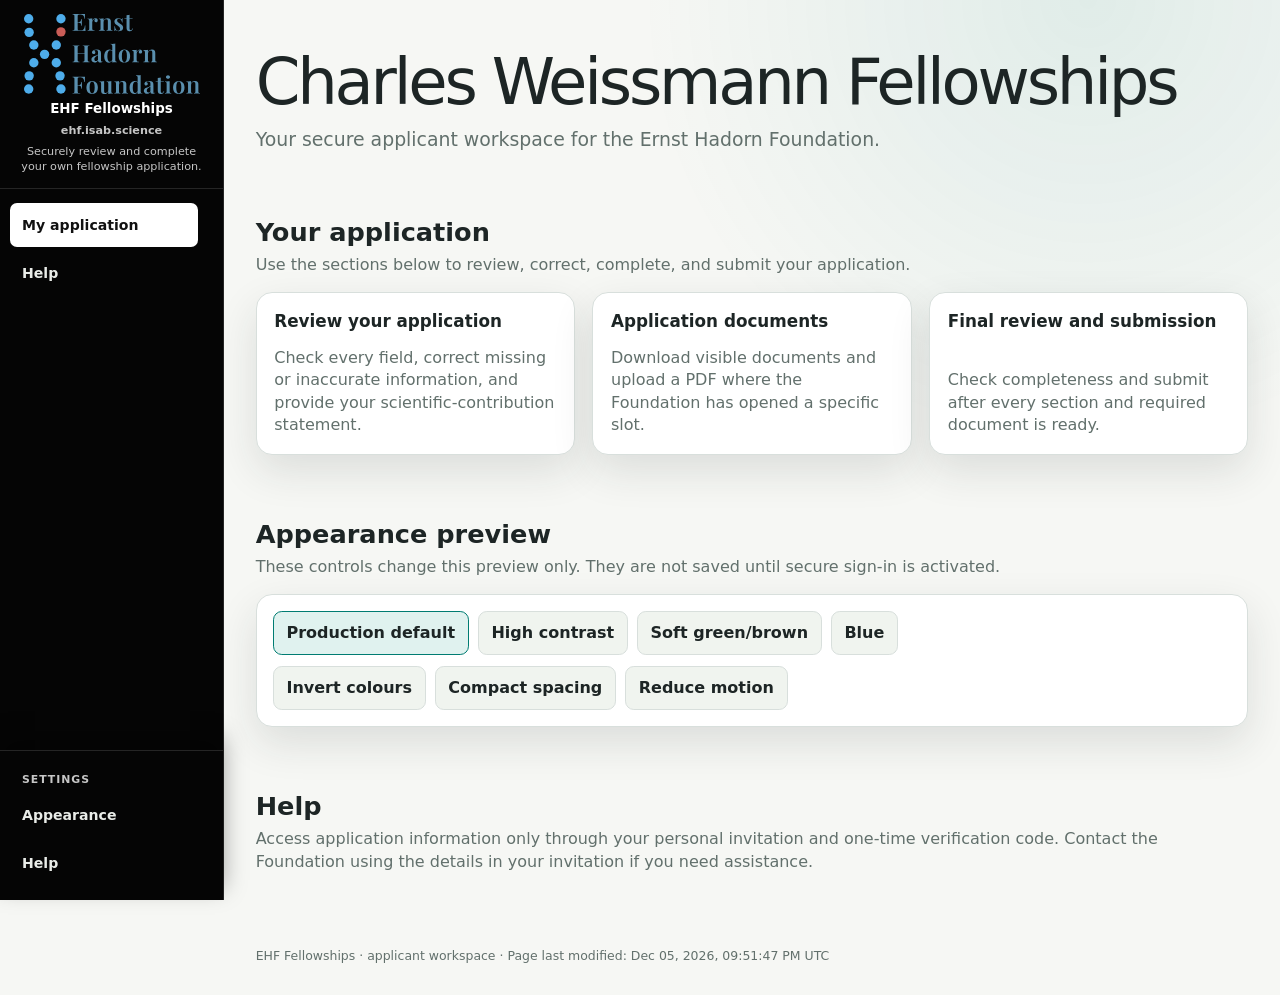
==== commit 47970855: "feat: show the Ernst Hadorn Foundation logo in the shell navigation" ====
--- a/public/applicant/index.html
+++ b/public/applicant/index.html
@@ -12,7 +12,7 @@
     <div class="app-nav-backdrop" hidden></div>
     <aside class="app-nav" id="application-navigation" aria-label="Application navigation" data-open="false">
       <div class="app-nav-top">
-        <a class="app-nav-home" href="./"><img src="../assets/isab-logo.svg" alt="ISAB"><span class="app-nav-title">EHF Fellowships</span></a>
+        <a class="app-nav-home" href="./"><img src="../assets/ehf-logo.svg" alt="Ernst Hadorn Foundation"><span class="app-nav-title">EHF Fellowships</span></a>
         <span class="app-nav-domain">ehf.isab.science</span>
         <span class="app-nav-purpose">Securely review and complete your own fellowship application.</span>
       </div>
--- a/public/assets/site.css
+++ b/public/assets/site.css
@@ -45,7 +45,7 @@
 .app-nav { position: fixed; inset: 0 auto 0 0; z-index: 90; display: flex; width: var(--nav-width); min-width: 0; flex-direction: column; border-right: 1px solid var(--nav-border); background: var(--nav-background); color: var(--nav-text); }
 .app-nav-top { display: grid; justify-items: center; gap: 6px; padding: 14px 18px; border-bottom: 1px solid var(--nav-border); text-align: center; }
 .app-nav-home { display: grid; justify-items: center; gap: 7px; color: #fff; text-decoration: none; }
-.app-nav-home img { width: 68px; height: auto; }
+.app-nav-home img { width: 100%; max-width: 176px; height: auto; }
 .app-nav-title { max-width: 170px; font-size: .84rem; font-weight: 800; line-height: 1.2; }
 .app-nav-domain, .app-nav-purpose { color: var(--nav-muted); font-size: .7rem; line-height: 1.35; overflow-wrap: anywhere; }
 .app-nav-domain { font-weight: 700; }
@@ -79,6 +79,9 @@
 .shell-card strong { font-size: 1.05rem; }
 .shell-card span { color: var(--muted); line-height: 1.4; overflow-wrap: anywhere; }
 .shell-card em { color: var(--accent); font-style: normal; font-weight: 800; }
+.synthetic-workspace-grid { margin-bottom: 1rem; }
+.synthetic-create-card { width: 100%; cursor: pointer; font: inherit; text-align: left; }
+.synthetic-create-card:focus-visible { border-color: var(--focus); }
 .application-empty, .report-empty { margin-top: 1rem; border: 1px dashed var(--line); border-radius: 1rem; padding: 1.2rem; background: var(--surface); color: var(--muted); }
 .report-grid { display: grid; min-width: 0; grid-template-columns: repeat(2, minmax(0, 1fr)); gap: 1rem; margin-top: 1rem; }
 .report-card { min-width: 0; border: 1px solid var(--line); border-radius: 1rem; padding: 1rem; background: var(--surface); box-shadow: var(--shadow); }
@@ -87,10 +90,12 @@
 .report-card circle { fill-opacity: .86; stroke: var(--text); stroke-width: 2; }
 .report-card .plot-point:focus { outline: none; stroke: var(--focus); stroke-width: 4; }
 .report-card .plot-axis { fill: none; stroke: var(--text); stroke-width: 1.2; }
+.report-card .plot-gridline { fill: none; stroke: var(--line); stroke-width: 1; stroke-dasharray: 2 4; }
 .report-card text { fill: var(--muted); font: 14px Aptos, "Segoe UI", system-ui, sans-serif; text-anchor: middle; }
-.report-card .plot-callout-halo { fill: none; stroke: var(--text); stroke-width: 4; }
-.report-card .plot-callout-line { fill: none; stroke-width: 1.5; }
-.report-card .plot-callout-label { fill: var(--text); stroke: var(--surface); stroke-width: 3px; paint-order: stroke; font-size: 14px; font-weight: 800; }
+.report-card .plot-tick-label { font-size: 10px; }
+.report-card .plot-axis-label { font-size: 12px; }
+.report-card .plot-callout-line { fill: none; stroke-width: 1; opacity: .72; }
+.report-card .plot-callout-label { fill: var(--text); font-size: 10px; font-weight: 700; }
 .report-card .plot-callout-label[data-side="left"] { text-anchor: end; }
 .report-card .plot-callout-label[data-side="right"] { text-anchor: start; }
 .report-actions { display: flex; flex-wrap: wrap; align-items: end; justify-content: space-between; gap: .8rem; margin-top: 1rem; }
@@ -148,14 +153,38 @@
 }
 
 .applicant-auth-main, .applicant-review-main { width: 94%; margin-inline: 3%; }
+.synthetic-session-banner { width: 100%; min-width: 0; margin: 0 0 1rem; border: 3px solid currentColor; border-radius: .75rem; padding: .75rem 1rem; background: var(--warning); color: #fff; font-weight: 900; line-height: 1.35; overflow-wrap: anywhere; }
 .applicant-auth-card, .application-progress, .review-section { width: 100%; min-width: 0; box-sizing: border-box; border: 1px solid var(--line); border-radius: 1rem; background: var(--surface); padding: clamp(1rem, 2vw, 1.5rem); box-shadow: var(--shadow); }
 .applicant-auth-card form, .review-form { display: grid; gap: 1rem; }
 .applicant-auth-card input, .review-field input, .review-field select, .review-field textarea { width: 100%; min-width: 0; box-sizing: border-box; border: 1px solid var(--line); border-radius: .55rem; background: var(--surface); color: var(--text); padding: .7rem; font: inherit; }
-.applicant-auth-card label, .review-field label { font-weight: 700; }
+.applicant-auth-card label, .review-field label, .review-field legend { font-weight: 700; }
 .review-nav-link { width: 100%; border: 0; text-align: left; font: inherit; cursor: pointer; }
 .review-fields { display: grid; grid-template-columns: repeat(2, minmax(0, 1fr)); gap: 1rem; }
+.review-fields-identity { grid-template-columns: repeat(4, minmax(0, 1fr)); }
+.review-fields-employment { grid-template-columns: repeat(3, minmax(0, 1fr)); }
 .review-field { display: grid; min-width: 0; gap: .35rem; }
 .review-field-wide { grid-column: 1 / -1; }
+.review-field-fullName, .review-field-registeredEmail, .review-field-alternativeEmail { grid-column: span 2; }
+.repeatable-field { margin: 0; border: 1px solid var(--line); border-radius: .8rem; padding: 1rem; }
+.repeatable-field legend { padding-inline: .35rem; }
+.repeatable-rows { display: grid; gap: .75rem; min-width: 0; margin-block: .75rem; }
+.degree-row { display: grid; grid-template-columns: minmax(8rem, .75fr) minmax(10rem, 1fr) auto; gap: .75rem; align-items: end; min-width: 0; border-bottom: 1px solid var(--line); padding-bottom: .75rem; }
+.doi-lookup-row { display: grid; grid-template-columns: minmax(0, 1fr) auto; gap: .75rem; align-items: end; margin-top: .75rem; }
+.publication-preview, .publication-row { display: grid; grid-template-columns: minmax(0, 1fr) auto; gap: .75rem; align-items: center; border: 1px solid var(--line); border-radius: .75rem; background: var(--surface-soft); padding: .8rem; }
+.publication-summary { display: grid; min-width: 0; gap: .25rem; overflow-wrap: anywhere; }
+.publication-summary span { color: var(--muted); }
+.publication-records { width: 100%; min-width: 0; margin-top: 1rem; border: 1px solid var(--line); border-radius: 1rem; overflow: hidden; background: var(--surface); box-shadow: var(--shadow); }
+.publication-records-header, .publication-record { display: grid; min-width: 0; grid-template-columns: minmax(0, 1fr) minmax(0, 1.45fr) minmax(0, 2fr) minmax(0, 1.25fr) minmax(0, .75fr); }
+.publication-records-header { background: var(--nav-background); color: var(--nav-text); font-size: .74rem; font-weight: 800; }
+.publication-records-header > span, .publication-record-field { min-width: 0; padding: .7rem .6rem; overflow-wrap: anywhere; }
+.publication-record { border-top: 1px solid var(--line); color: var(--text); cursor: pointer; text-align: left; }
+.publication-record:hover { background: var(--accent-quiet); }
+.publication-record:focus-visible { position: relative; z-index: 1; outline: 3px solid var(--focus); outline-offset: -3px; }
+.publication-record-field { line-height: 1.35; }
+.publication-record-label { display: none; color: var(--muted); font-size: .72rem; font-weight: 800; }
+.publication-record-help { margin: .55rem 0 0; color: var(--muted); font-size: .82rem; }
+.add-row-action { justify-self: start; }
+.remove-row-action { min-width: max-content; }
 .field-help, .character-counter { color: var(--muted); font-size: .9rem; }
 .review-actions { display: flex; flex-wrap: wrap; gap: .8rem; align-items: center; }
 .primary-action, .secondary-action, .confirm-action { min-height: 44px; border: 1px solid var(--line); border-radius: .65rem; padding: .65rem 1rem; font: 700 1rem/1.2 Aptos, "Segoe UI", system-ui, sans-serif; cursor: pointer; }
@@ -163,6 +192,7 @@
 .secondary-action { background: var(--surface-soft); color: var(--text); }
 .confirm-action { margin-inline-start: auto; background: #d98200; color: #111; }
 .form-status { min-height: 1.5rem; font-weight: 700; }
+.correction-notice { border-left: .35rem solid var(--warning); border-radius: .45rem; padding: .75rem .9rem; background: var(--surface-soft); color: var(--text); font-weight: 700; }
 .application-progress progress { width: 100%; min-height: 1rem; accent-color: #1769aa; }
 .document-slot-list { display: grid; grid-template-columns: repeat(auto-fit, minmax(min(100%, 20rem), 1fr)); gap: 1rem; width: 100%; min-width: 0; }
 .document-slot-card { min-width: 0; border: 1px solid var(--line); border-radius: 1rem; background: var(--surface); padding: 1rem; overflow-wrap: anywhere; }
@@ -171,8 +201,24 @@
 
 @media (max-width: 720px) {
   .review-fields { grid-template-columns: minmax(0, 1fr); }
+  .review-field-fullName, .review-field-registeredEmail, .review-field-alternativeEmail { grid-column: auto; }
+  .degree-row, .doi-lookup-row, .publication-preview, .publication-row { grid-template-columns: minmax(0, 1fr); align-items: stretch; }
+  .remove-row-action { min-width: 0; }
   .review-actions { align-items: stretch; flex-direction: column; }
   .confirm-action { margin-inline-start: 0; margin-top: .5rem; }
+  .publication-records-header { display: none; }
+  .publication-record { grid-template-columns: minmax(0, 1fr); gap: .35rem; padding: .7rem; }
+  .publication-record-field { display: grid; grid-template-columns: minmax(7rem, 30%) minmax(0, 1fr); gap: .5rem; padding: .35rem .45rem; }
+  .publication-record-label { display: block; }
+}
+@media (min-width: 721px) and (max-width: 1050px) {
+  .review-fields-identity, .review-fields-employment { grid-template-columns: repeat(2, minmax(0, 1fr)); }
+  .publication-records-header, .publication-record { grid-template-columns: repeat(3, minmax(0, 1fr)); }
+  .publication-records-header > span, .publication-record-field { padding: .65rem .5rem; }
+}
+@media (min-width: 721px) and (max-width: 900px) {
+  .degree-row, .doi-lookup-row, .publication-preview, .publication-row { grid-template-columns: minmax(0, 1fr); align-items: stretch; }
+  .remove-row-action { min-width: 0; }
 }
 @media (max-width: 520px) { .report-header { grid-template-columns: minmax(0, 1fr); } .report-data-row { grid-template-columns: repeat(2, minmax(0, 1fr)); } }
 @media (prefers-reduced-motion: reduce) { *, *::before, *::after { scroll-behavior: auto !important; transition-duration: .001ms !important; animation-duration: .001ms !important; } }
